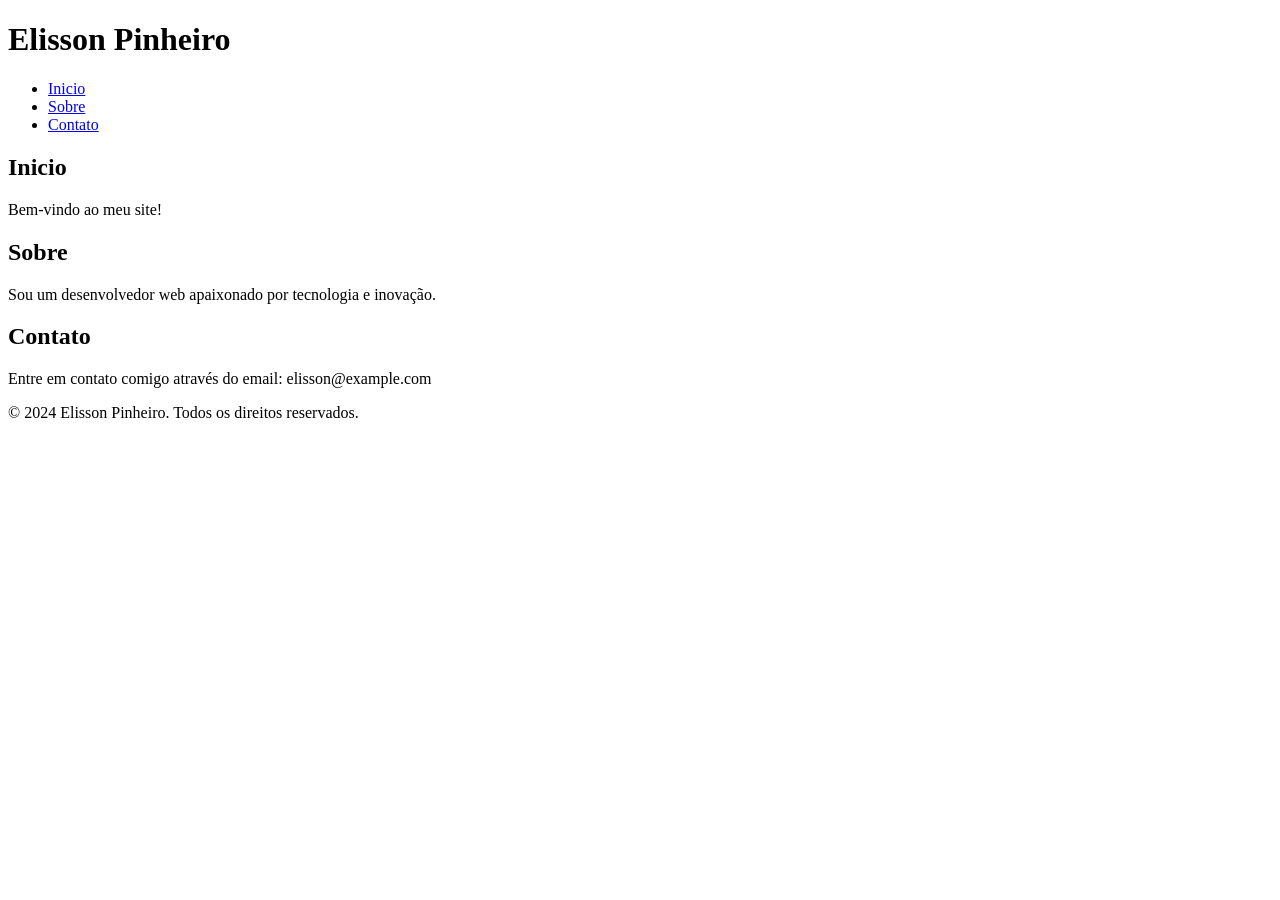
==== index.html @ 0d9e9289 "del: versão inicial" ====
<!DOCTYPE html>
<html lang="en">
<head>
    <meta charset="UTF-8">
    <meta name="viewport" content="width=device-width, initial-scale=1.0">
    <title>Document</title>
</head>
<body>
    <header>
        <h1>Elisson Pinheiro</h1>
        <nav>
            <ul>
                <li><a href="https://kr8.com.br">Inicio</a></li>
                <li><a href="#about">Sobre</a></li>
                <li><a href="#contact">Contato</a></li>
            </ul>
        </nav>
    </header>
    <main>
        <section id="home">
            <h2>Inicio</h2>
            <p>Bem-vindo ao meu site!</p>
        </section>
        <section id="about">
            <h2>Sobre</h2>
            <p>Sou um desenvolvedor web apaixonado por tecnologia e inovação.</p>
        </section>
        <section id="contact">
            <h2>Contato</h2>
            <p>Entre em contato comigo através do email: elisson@example.com</p>
        </section>
    </main>
    <footer>
        <p>&copy; 2024 Elisson Pinheiro. Todos os direitos reservados.</p>
</footer>
</body>
</html>
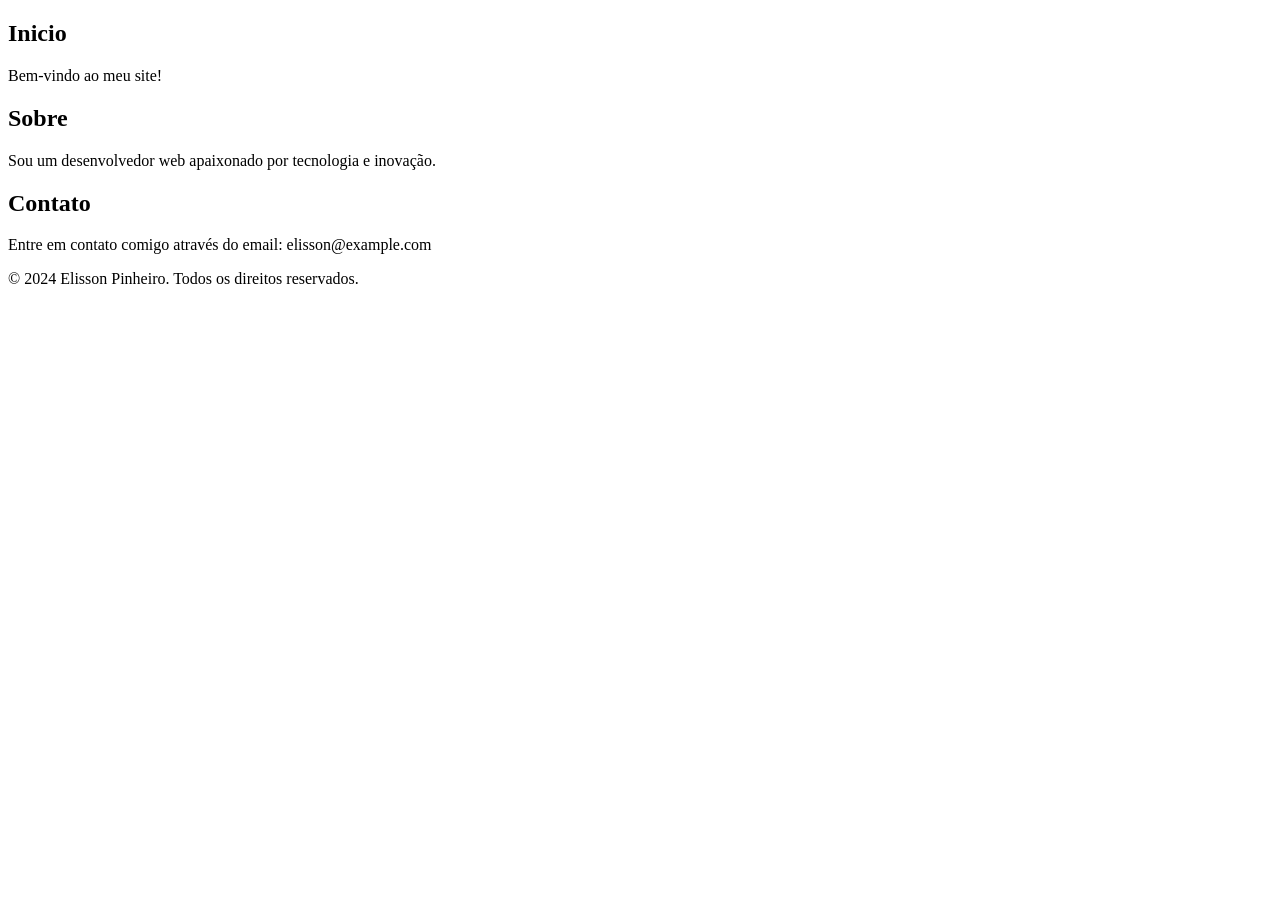
==== commit d3b40535: "teste 2" ====
--- a/index.html
+++ b/index.html
@@ -7,14 +7,6 @@
 </head>
 <body>
     <header>
-        <h1>Elisson Pinheiro</h1>
-        <nav>
-            <ul>
-                <li><a href="https://kr8.com.br">Inicio</a></li>
-                <li><a href="#about">Sobre</a></li>
-                <li><a href="#contact">Contato</a></li>
-            </ul>
-        </nav>
     </header>
     <main>
         <section id="home">
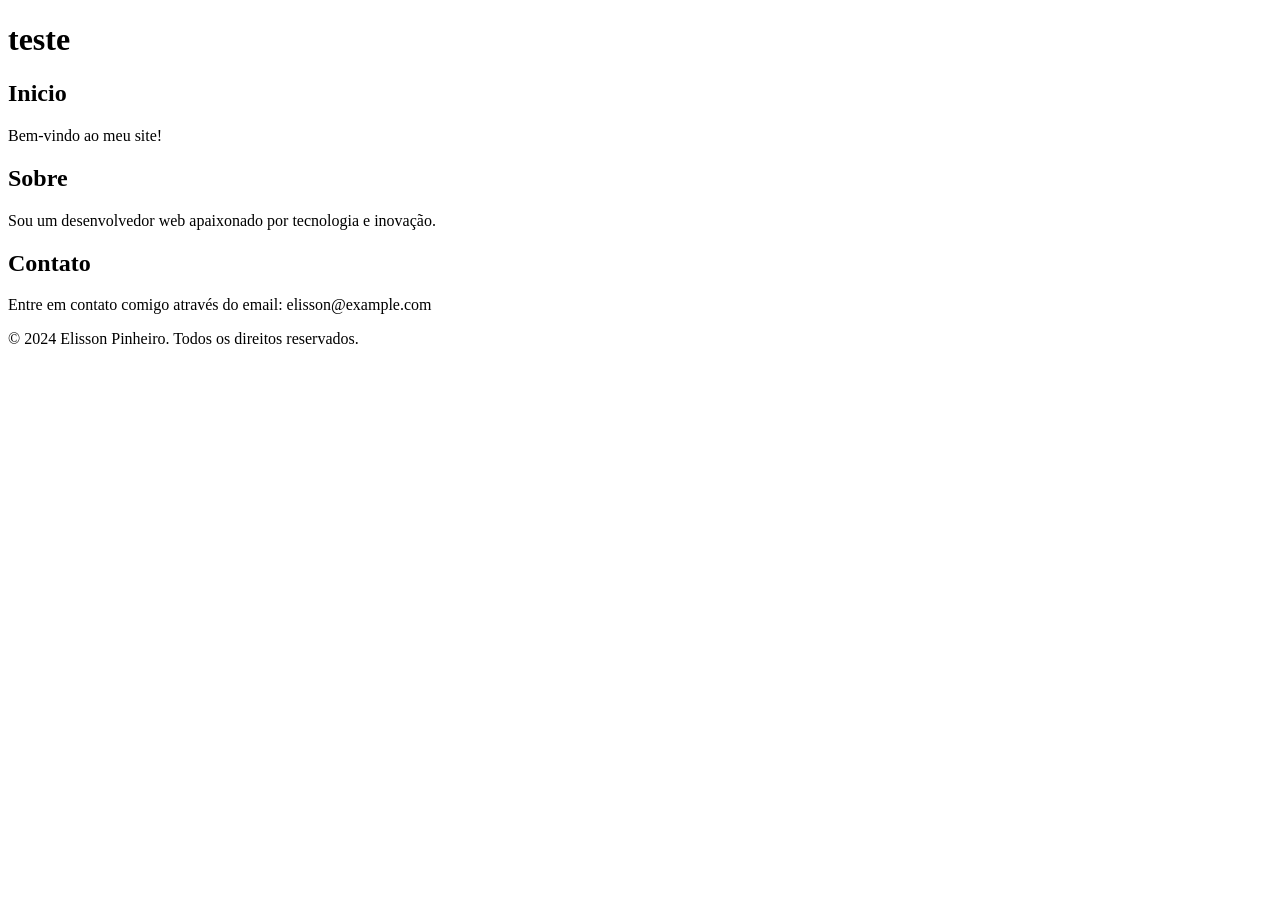
==== commit a26bbe92: "alteração" ====
--- a/index.html
+++ b/index.html
@@ -7,6 +7,7 @@
 </head>
 <body>
     <header>
+        <h1>teste</h1>
     </header>
     <main>
         <section id="home">
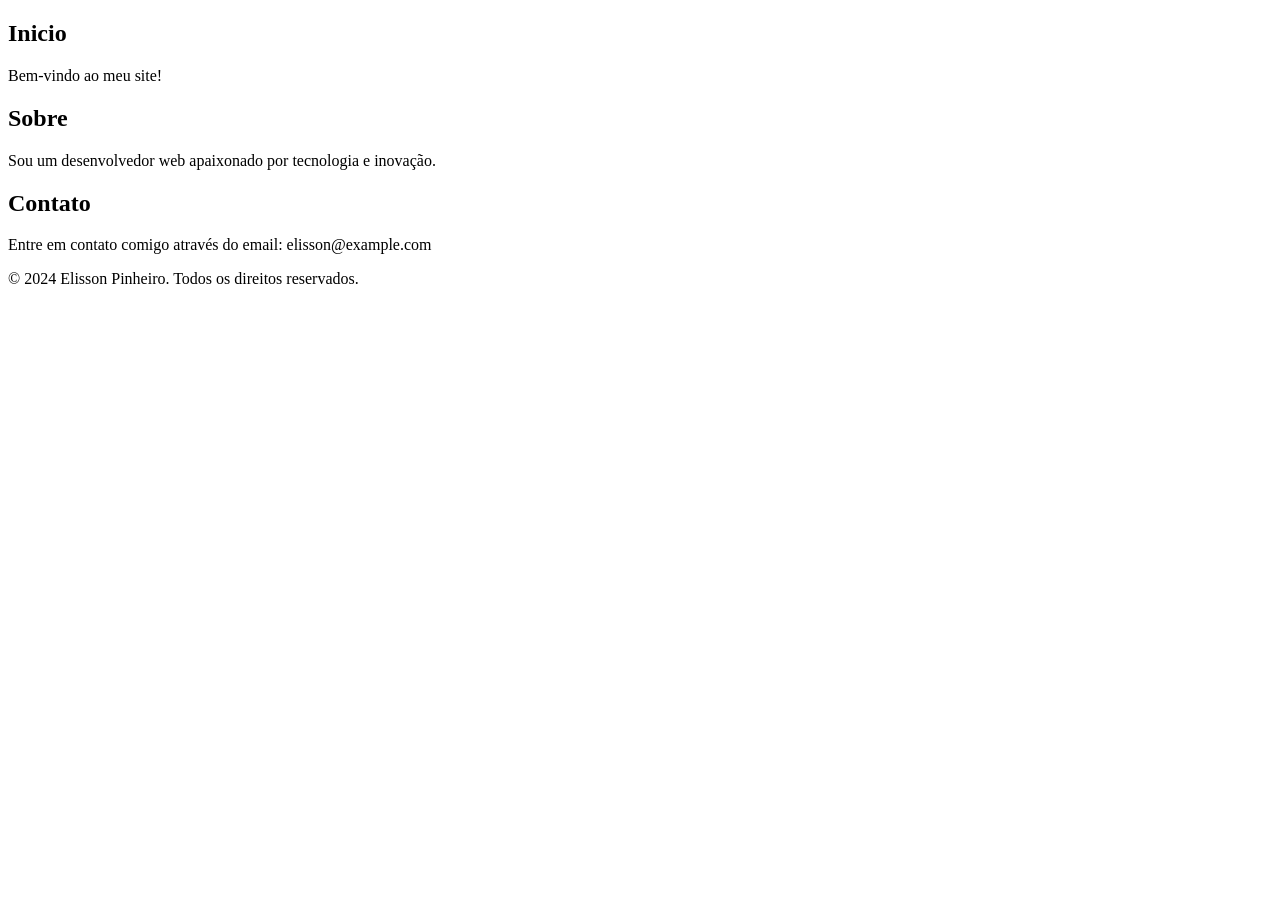
==== commit b6b3b962: "alteração 2" ====
--- a/index.html
+++ b/index.html
@@ -7,7 +7,7 @@
 </head>
 <body>
     <header>
-        <h1>teste</h1>
+
     </header>
     <main>
         <section id="home">
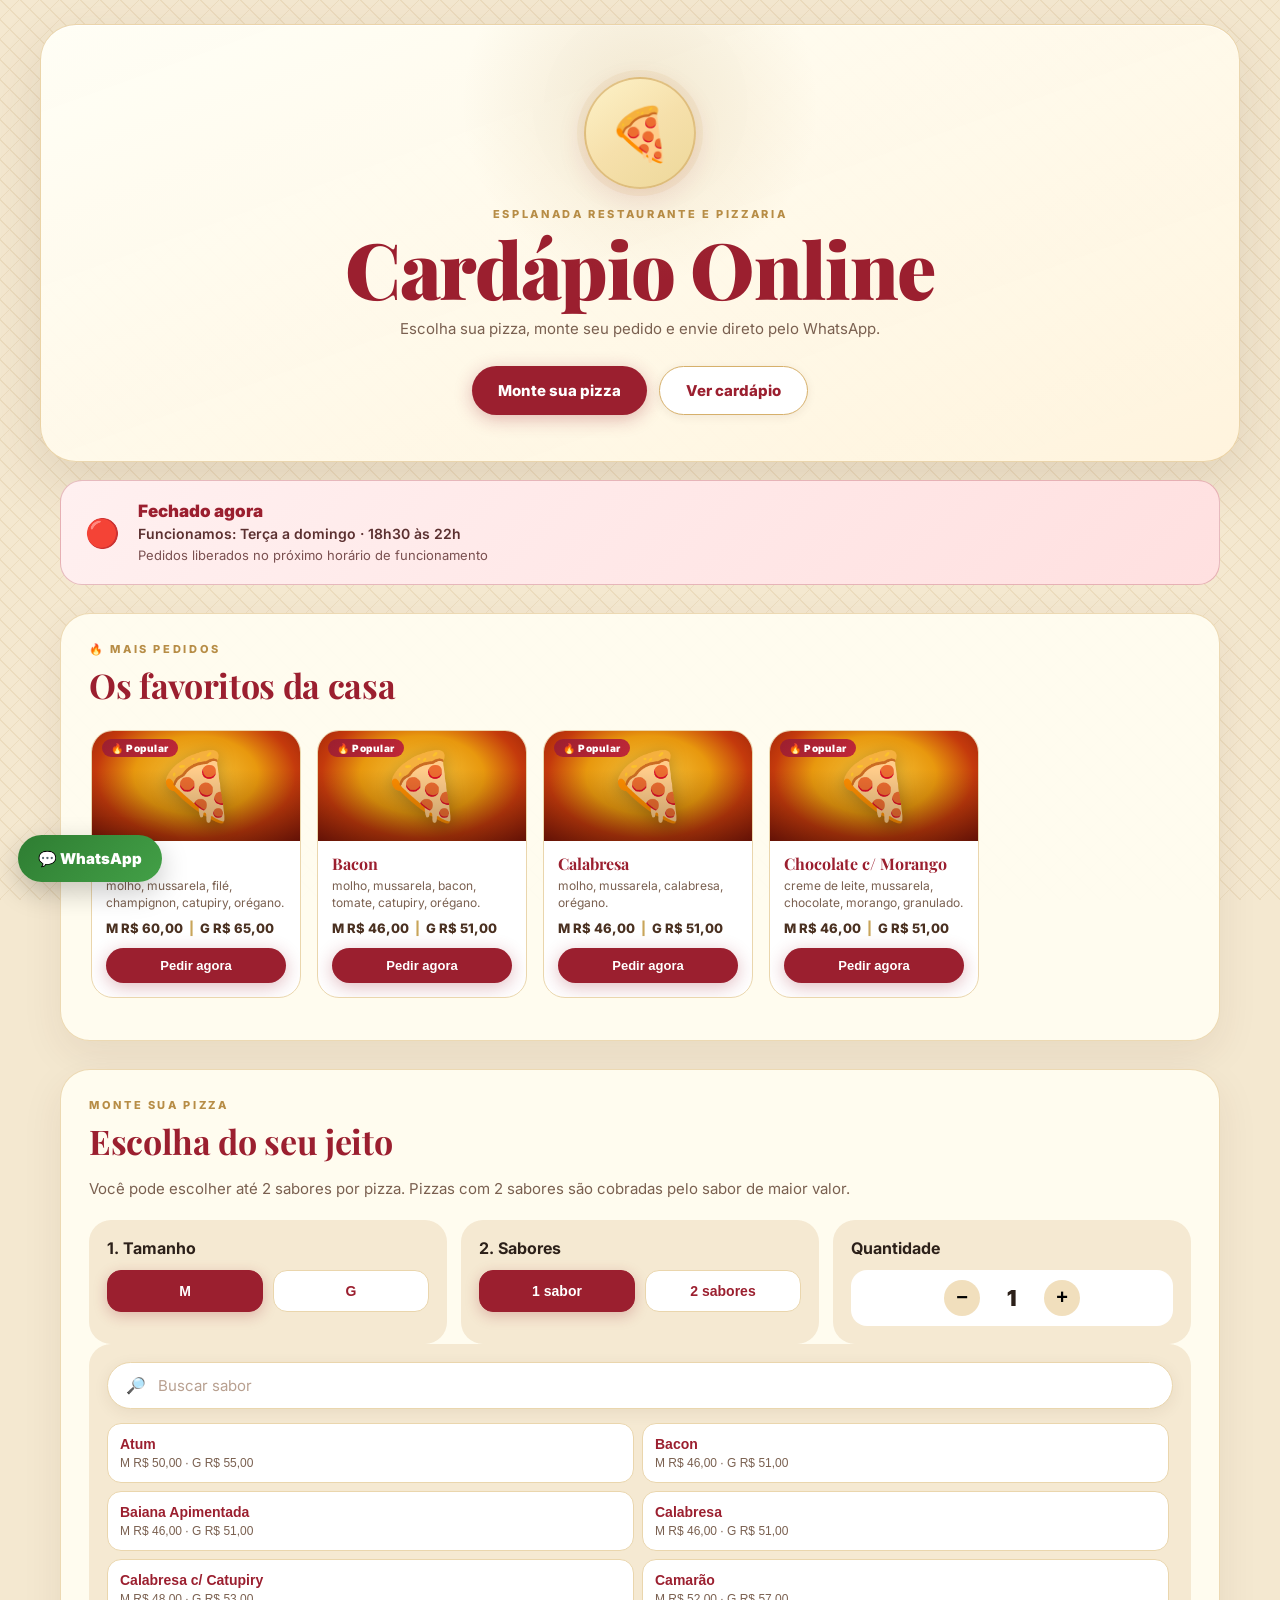
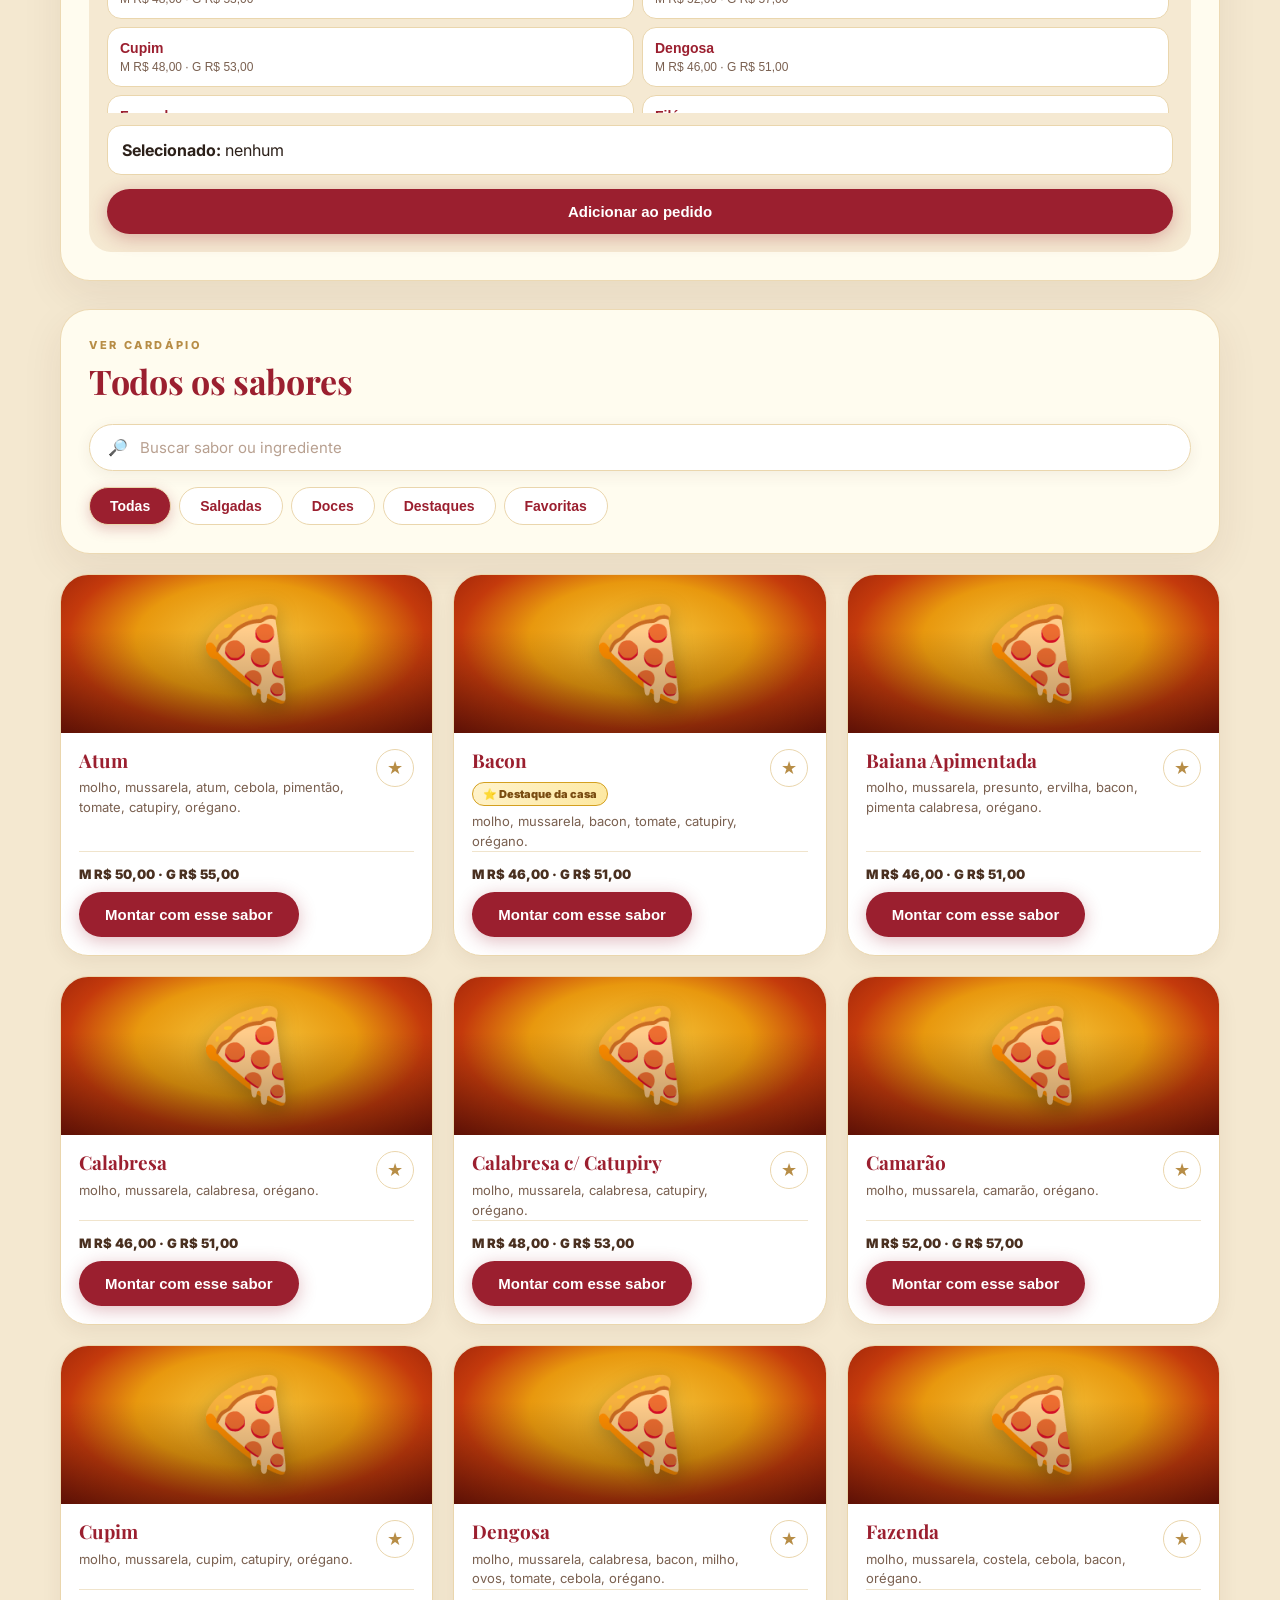
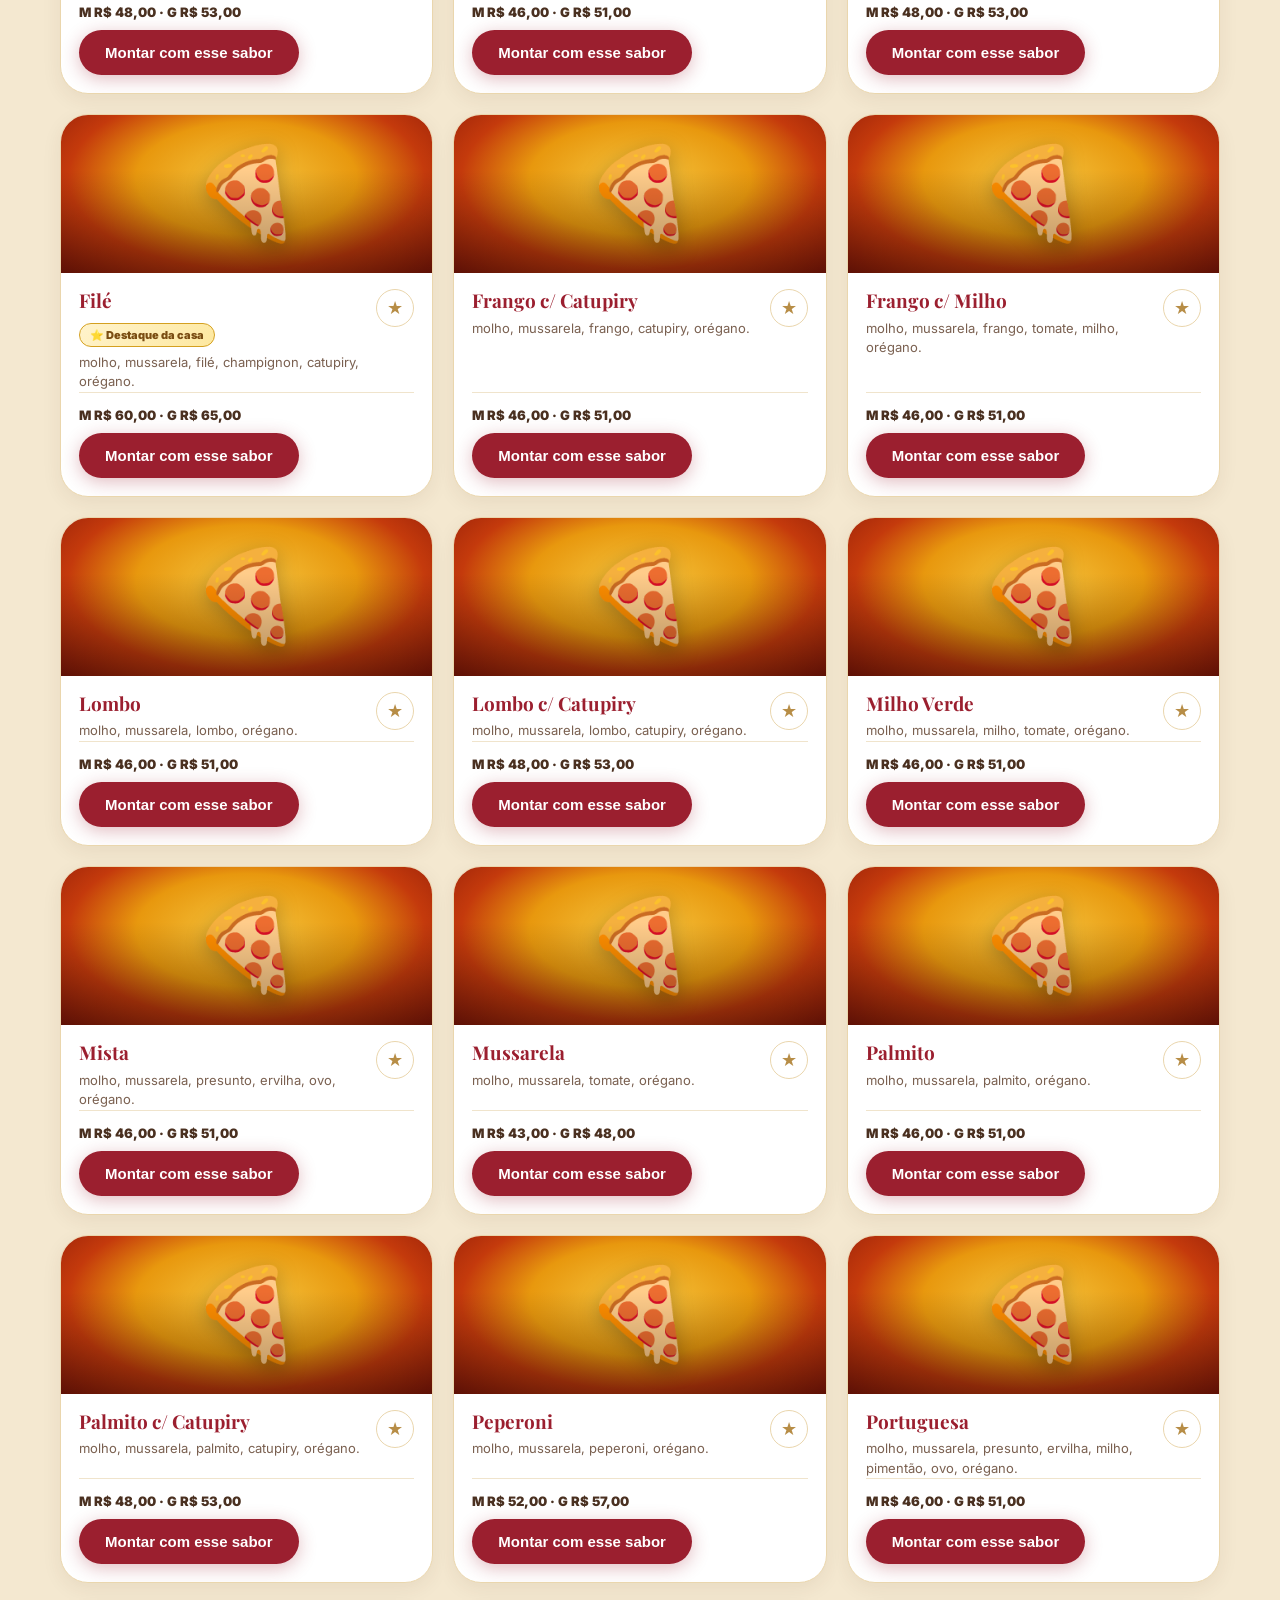
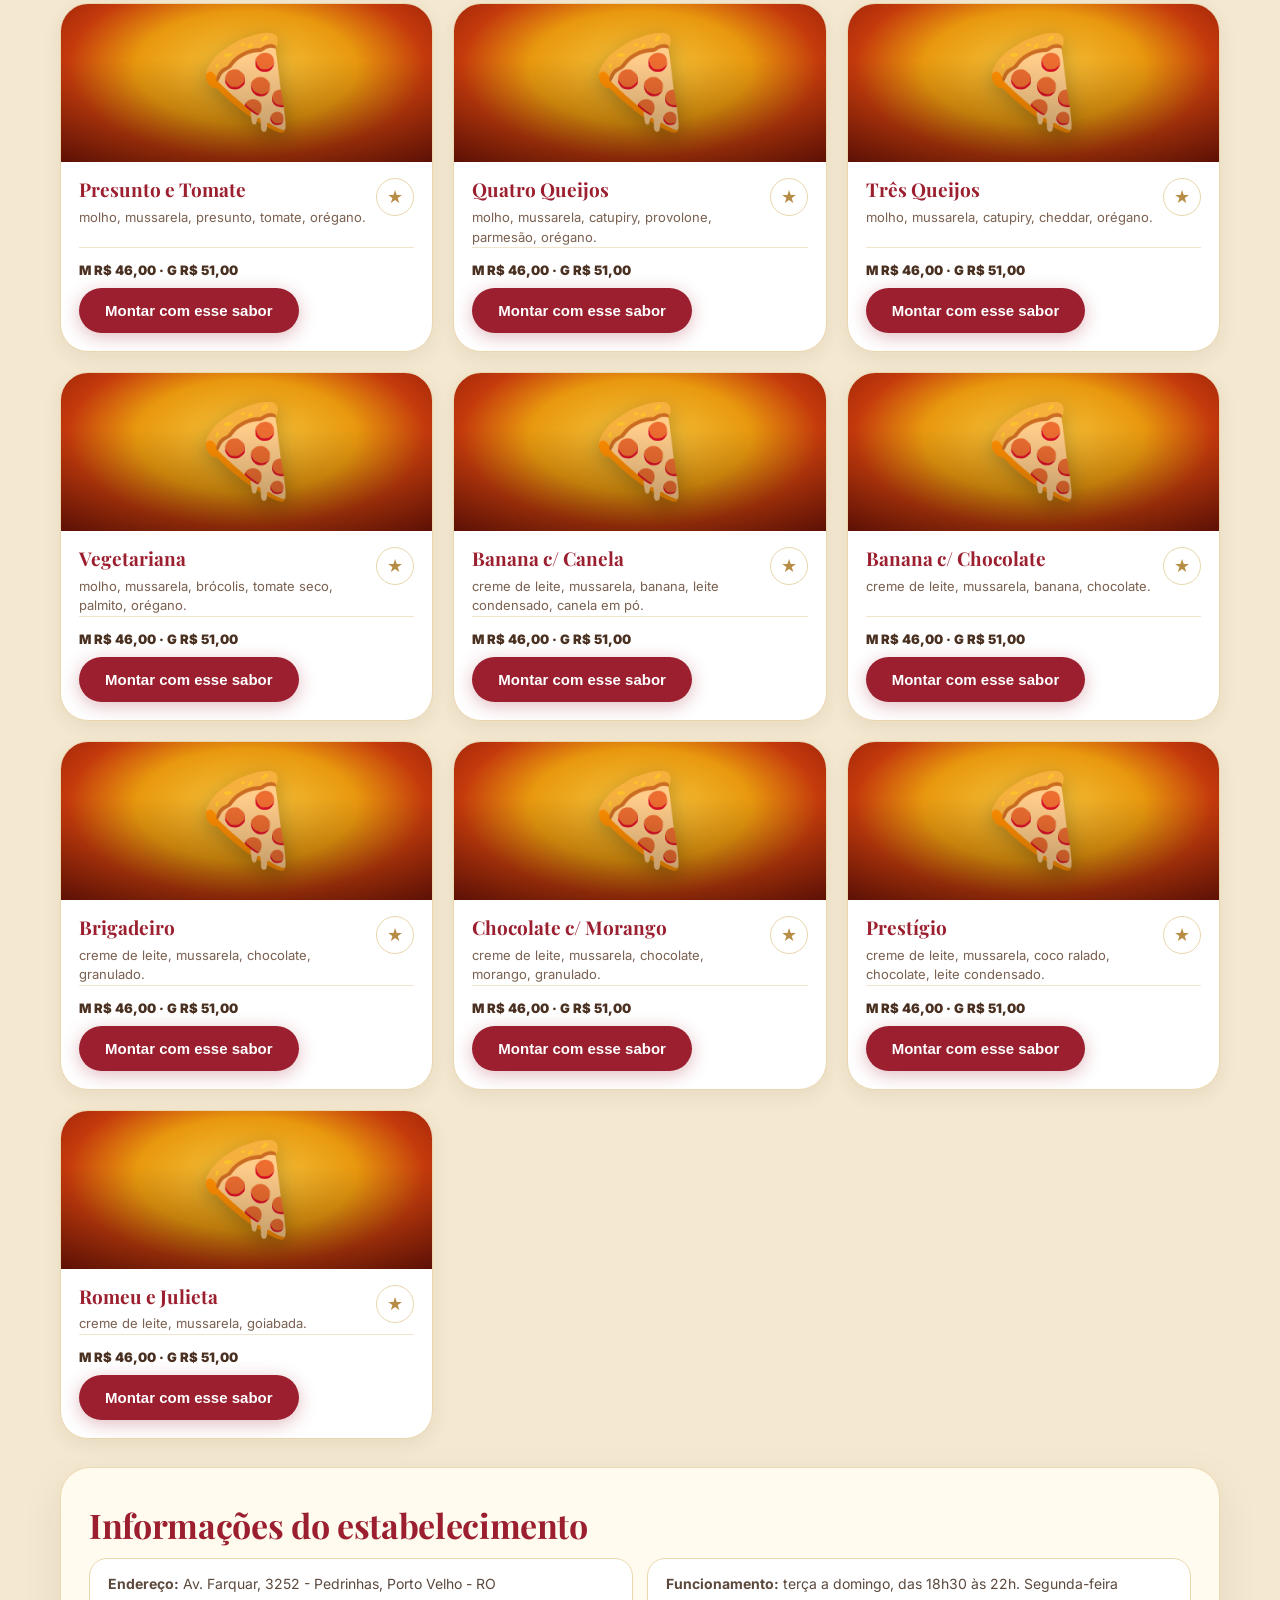
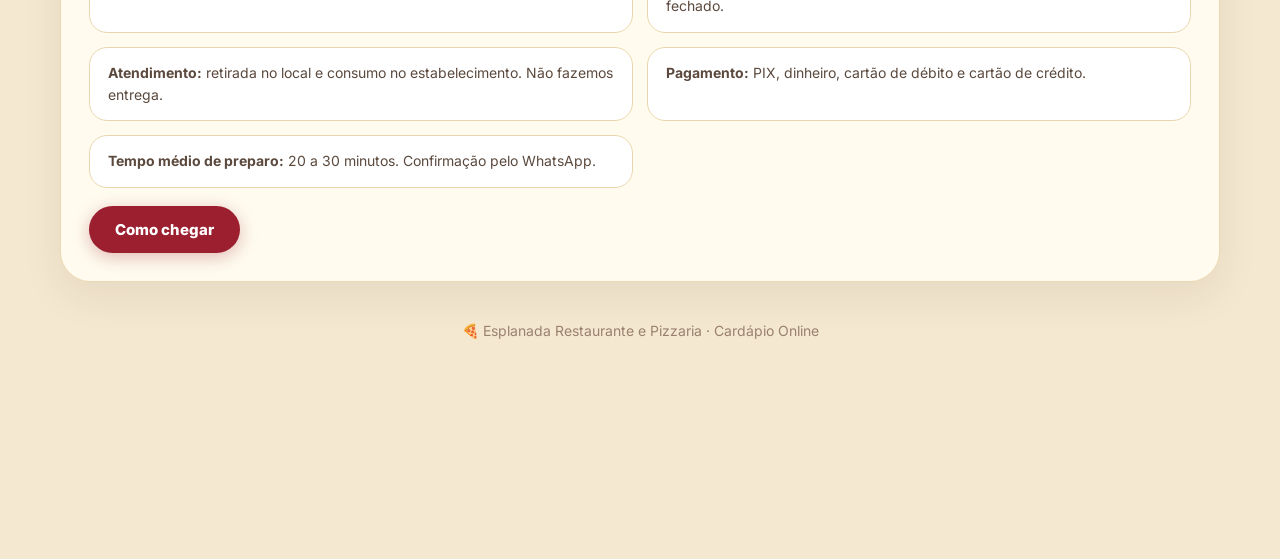
==== commit 4e98ca73: "Melhorias estruturais: favicon, meta tags e assets placeholder" ====
--- a/index.html
+++ b/index.html
@@ -1,30 +1,269 @@
-<!DOCTYPE html>
-<html lang="en">
+<!doctype html>
+<html lang="pt-BR">
 <head>
-    <meta charset="UTF-8">
-    <meta name="viewport" content="width=device-width, initial-scale=1.0">
-    <title>Document</title>
+  <meta charset="UTF-8" />
+  <meta name="viewport" content="width=device-width, initial-scale=1.0" />
+  <meta name="description" content="Sistema de cardápio online responsivo com montagem personalizada de pizzas e integração WhatsApp para Esplanada Restaurante e Pizzaria" />
+  <meta name="theme-color" content="#9b1f2f" />
+  <title>Cardápio Online | Esplanada Restaurante e Pizzaria</title>
+  <link rel="icon" href="./assets/logo.png" />
+  <link rel="preconnect" href="https://fonts.googleapis.com" />
+  <link rel="preconnect" href="https://fonts.gstatic.com" crossorigin />
+  <link href="https://fonts.googleapis.com/css2?family=Playfair+Display:wght@700;800;900&family=Inter:wght@400;500;600;700;800;900&display=swap" rel="stylesheet" />
+  <link rel="stylesheet" href="style.css" />
 </head>
 <body>
-    <header>
-
-    </header>
-    <main>
-        <section id="home">
-            <h2>Inicio</h2>
-            <p>Bem-vindo ao meu site!</p>
-        </section>
-        <section id="about">
-            <h2>Sobre</h2>
-            <p>Sou um desenvolvedor web apaixonado por tecnologia e inovação.</p>
-        </section>
-        <section id="contact">
-            <h2>Contato</h2>
-            <p>Entre em contato comigo através do email: elisson@example.com</p>
-        </section>
-    </main>
-    <footer>
-        <p>&copy; 2024 Elisson Pinheiro. Todos os direitos reservados.</p>
-</footer>
+  <div class="bg-pattern"></div>
+
+  <header id="topo" class="hero">
+    <div class="logo" id="logoArea">🍕</div>
+    <p class="brand-subtitle">Esplanada Restaurante e Pizzaria</p>
+    <h1>Cardápio Online</h1>
+    <p class="hero-support">Escolha sua pizza, monte seu pedido e envie direto pelo WhatsApp.</p>
+    <div class="hero-actions">
+      <a href="#monte" class="btn primary">Monte sua pizza</a>
+      <a href="#cardapio" class="btn secondary">Ver cardápio</a>
+      <button id="repeatBtn" class="btn repeat-btn hidden" type="button">🔁 Repetir último pedido</button>
+    </div>
+  </header>
+
+  <main class="container">
+
+    <div id="closedNotice" class="closed-notice hidden">
+      <div class="closed-inner">
+        <div class="closed-icon">🔴</div>
+        <div class="closed-text">
+          <strong>Fechado agora</strong>
+          <p>Funcionamos: Terça a domingo · 18h30 às 22h</p>
+          <span>Pedidos liberados no próximo horário de funcionamento</span>
+        </div>
+      </div>
+    </div>
+
+    <section id="popular" class="panel popular-section">
+      <p class="eyebrow">🔥 Mais pedidos</p>
+      <h2>Os favoritos da casa</h2>
+      <div id="popularList" class="popular-scroll"></div>
+    </section>
+
+    <section id="monte" class="panel">
+      <p class="eyebrow">Monte sua pizza</p>
+      <h2>Escolha do seu jeito</h2>
+      <p class="muted">Você pode escolher até 2 sabores por pizza. Pizzas com 2 sabores são cobradas pelo sabor de maior valor.</p>
+
+      <div class="builder-grid">
+        <div class="box">
+          <strong>1. Tamanho</strong>
+          <div class="two-buttons">
+            <button class="choice active" data-builder-size="M">M</button>
+            <button class="choice" data-builder-size="G">G</button>
+          </div>
+        </div>
+        <div class="box">
+          <strong>2. Sabores</strong>
+          <div class="two-buttons">
+            <button class="choice active" data-flavor-count="1">1 sabor</button>
+            <button class="choice" data-flavor-count="2">2 sabores</button>
+          </div>
+        </div>
+        <div class="box">
+          <strong>Quantidade</strong>
+          <div class="qty-control">
+            <button id="builderMinus" type="button">−</button>
+            <span id="builderQty">1</span>
+            <button id="builderPlus" type="button">+</button>
+          </div>
+        </div>
+      </div>
+
+      <div class="builder-list-wrap">
+        <div class="searchbar">
+          <span>🔎</span>
+          <input id="builderSearch" placeholder="Buscar sabor" />
+        </div>
+        <div id="builderList" class="simple-list"></div>
+        <div class="selected-box">
+          <strong>Selecionado:</strong> <span id="builderSelected">nenhum</span>
+        </div>
+        <button id="addBuilderPizza" class="btn primary full" type="button">Adicionar ao pedido</button>
+      </div>
+    </section>
+
+    <section id="cardapio" class="menu-section">
+      <div class="panel menu-head">
+        <div>
+          <p class="eyebrow">Ver cardápio</p>
+          <h2>Todos os sabores</h2>
+        </div>
+        <div class="searchbar desktop-search">
+          <span>🔎</span>
+          <input id="searchInput" placeholder="Buscar sabor ou ingrediente" />
+        </div>
+        <div class="filters">
+          <button class="filter active" data-filter="todas" type="button">Todas</button>
+          <button class="filter" data-filter="salgadas" type="button">Salgadas</button>
+          <button class="filter" data-filter="doces" type="button">Doces</button>
+          <button class="filter" data-filter="destaques" type="button">Destaques</button>
+          <button class="filter" data-filter="favoritas" type="button">Favoritas</button>
+        </div>
+      </div>
+      <div id="pizzaGrid" class="pizza-grid"></div>
+    </section>
+
+    <section class="panel info">
+      <h2>Informações do estabelecimento</h2>
+      <div class="info-grid">
+        <p><strong>Endereço:</strong> Av. Farquar, 3252 - Pedrinhas, Porto Velho - RO</p>
+        <p><strong>Funcionamento:</strong> terça a domingo, das 18h30 às 22h. Segunda-feira fechado.</p>
+        <p><strong>Atendimento:</strong> retirada no local e consumo no estabelecimento. Não fazemos entrega.</p>
+        <p><strong>Pagamento:</strong> PIX, dinheiro, cartão de débito e cartão de crédito.</p>
+        <p><strong>Tempo médio de preparo:</strong> 20 a 30 minutos. Confirmação pelo WhatsApp.</p>
+      </div>
+      <a class="btn primary" target="_blank" href="https://www.google.com/maps/search/?api=1&query=Av.%20Farquar%2C%203252%20-%20Pedrinhas%2C%20Porto%20Velho%20-%20RO">Como chegar</a>
+    </section>
+
+    <footer>🍕 Esplanada Restaurante e Pizzaria · Cardápio Online</footer>
+  </main>
+
+  <!-- Botões fixos -->
+  <a id="fixedWhats" class="fixed-whats" target="_blank">💬 WhatsApp</a>
+  <button id="backTop" class="back-top hidden" type="button">↑</button>
+  <button id="cartButton" class="cart-button hidden" type="button">
+    <span class="cart-top-line">🛒 0 itens · R$0,00</span>
+    <span class="cart-bottom-line">Finalizar pedido</span>
+  </button>
+
+  <!-- Mini carrinho -->
+  <div id="miniCart" class="mini-cart hidden">
+    <div class="mini-cart-head"><strong>🛒 Seu pedido</strong></div>
+    <div id="miniCartItems" class="mini-cart-items"></div>
+    <div id="miniCartSubtotal" class="mini-cart-subtotal"></div>
+  </div>
+
+  <!-- Modal pizza -->
+  <div id="pizzaModal" class="modal hidden">
+    <div class="modal-card">
+      <button class="close" id="closePizzaModal" type="button">×</button>
+      <div id="pizzaModalContent"></div>
+    </div>
+  </div>
+
+  <!-- Modal de resumo (4 etapas) -->
+  <div id="summaryModal" class="modal hidden">
+    <div class="modal-card large">
+      <button class="close" id="closeSummary" type="button">×</button>
+
+      <div class="order-steps">
+        <div class="step active" data-step="1">
+          <div class="step-num">1</div>
+          <span class="step-label">Pedido</span>
+        </div>
+        <div class="step-line"></div>
+        <div class="step" data-step="2">
+          <div class="step-num">2</div>
+          <span class="step-label">Dados</span>
+        </div>
+        <div class="step-line"></div>
+        <div class="step" data-step="3">
+          <div class="step-num">3</div>
+          <span class="step-label">Pagamento</span>
+        </div>
+        <div class="step-line"></div>
+        <div class="step" data-step="4">
+          <div class="step-num">4</div>
+          <span class="step-label">Confirmar</span>
+        </div>
+      </div>
+
+      <div id="warning" class="warning hidden"></div>
+
+      <!-- Etapa 1: itens do pedido -->
+      <div class="step-content" data-step-content="1">
+        <h2>Seu pedido</h2>
+        <div id="summaryItems"></div>
+        <div class="summary-footer">
+          <strong id="summaryTotal">Total: R$0,00</strong>
+          <div>
+            <button id="clearOrder" class="btn secondary" type="button">Limpar</button>
+            <button class="btn primary step-next" data-next="2" type="button">Próximo →</button>
+          </div>
+        </div>
+      </div>
+
+      <!-- Etapa 2: dados do cliente -->
+      <div class="step-content hidden" data-step-content="2">
+        <h2>Seus dados</h2>
+        <div class="form-grid">
+          <input id="customerName" placeholder="Seu nome completo" />
+          <select id="serviceType">
+            <option value="">Tipo de atendimento</option>
+            <option>Retirada no local</option>
+            <option>Consumo no estabelecimento</option>
+          </select>
+        </div>
+        <div class="step-nav">
+          <button class="btn secondary step-back" data-back="1" type="button">← Voltar</button>
+          <button class="btn primary step-next" data-next="3" type="button">Próximo →</button>
+        </div>
+      </div>
+
+      <!-- Etapa 3: pagamento -->
+      <div class="step-content hidden" data-step-content="3">
+        <h2>Pagamento</h2>
+        <div class="step-form">
+          <select id="payment">
+            <option value="">Forma de pagamento</option>
+            <option>PIX</option>
+            <option>Dinheiro</option>
+            <option>Cartão de débito</option>
+            <option>Cartão de crédito</option>
+          </select>
+          <div id="changeBox" class="change-box hidden">
+            <strong>Precisa de troco?</strong>
+            <div style="margin-top:10px">
+              <button type="button" class="small-choice active" data-change="nao">Não</button>
+              <button type="button" class="small-choice" data-change="sim">Sim</button>
+            </div>
+            <input id="changeFor" class="hidden" placeholder="Troco para R$100,00" style="margin-top:10px" />
+          </div>
+        </div>
+        <div class="step-nav">
+          <button class="btn secondary step-back" data-back="2" type="button">← Voltar</button>
+          <button class="btn primary step-next" data-next="4" type="button">Próximo →</button>
+        </div>
+      </div>
+
+      <!-- Etapa 4: confirmar -->
+      <div class="step-content hidden" data-step-content="4">
+        <h2>Confirmar pedido</h2>
+        <textarea id="notes" placeholder="Observação geral do pedido (opcional)"></textarea>
+        <div class="delivery-alert">
+          <strong>Atenção:</strong> não fazemos entrega. Atendimento somente para retirada no local ou consumo no estabelecimento.
+          <label>
+            <input id="aware" type="checkbox" />
+            Estou ciente que o atendimento é somente para retirada no local ou consumo no estabelecimento.
+          </label>
+        </div>
+        <div class="step-nav">
+          <button class="btn secondary step-back" data-back="3" type="button">← Voltar</button>
+          <button id="confirmOrder" class="btn primary" type="button">Confirmar via WhatsApp →</button>
+        </div>
+      </div>
+
+    </div>
+  </div>
+
+  <!-- Modal de confirmação -->
+  <div id="confirmModal" class="modal hidden">
+    <div class="confirm-card">
+      <h3 id="confirmText">Confirmar ação?</h3>
+      <div class="two-buttons">
+        <button id="confirmNo" class="btn secondary" type="button">Não</button>
+        <button id="confirmYes" class="btn primary" type="button">Sim</button>
+      </div>
+    </div>
+  </div>
+
+  <script src="script.js"></script>
 </body>
-</html>+</html>
--- a/style.css
+++ b/style.css
@@ -0,0 +1,1539 @@
+* {
+  box-sizing: border-box;
+}
+
+html {
+  scroll-behavior: smooth;
+}
+
+body {
+  margin: 0;
+  font-family: 'Inter', system-ui, Arial, sans-serif;
+  background: #f4e8d0;
+  color: #2c2019;
+}
+
+.bg-pattern {
+  position: fixed;
+  inset: 0;
+  pointer-events: none;
+  opacity: .12;
+  background-image:
+    repeating-linear-gradient(45deg, #b78d46 0, #b78d46 1px, transparent 0, transparent 50%),
+    repeating-linear-gradient(-45deg, #b78d46 0, #b78d46 1px, transparent 0, transparent 50%);
+  background-size: 20px 20px;
+}
+
+.container {
+  position: relative;
+  max-width: 1200px;
+  margin: 0 auto;
+  padding: 0 20px 180px;
+}
+
+/* ── Hero ──────────────────────────────────── */
+.hero {
+  position: relative;
+  max-width: 1200px;
+  margin: 24px auto 0;
+  padding: 52px 28px 46px;
+  border: 1.5px solid rgba(214,176,107,.5);
+  border-radius: 36px;
+  background: linear-gradient(160deg, rgba(255,254,246,.98) 0%, rgba(255,244,222,.96) 100%);
+  box-shadow: 0 20px 60px rgba(77,43,20,.13), inset 0 1px 0 rgba(255,255,255,.8);
+  text-align: center;
+  overflow: hidden;
+}
+
+.hero::before {
+  content: "";
+  position: absolute;
+  width: 360px;
+  height: 360px;
+  border-radius: 50%;
+  top: -100px;
+  left: 50%;
+  transform: translateX(-50%);
+  background: radial-gradient(circle, rgba(183,141,70,.18) 0%, transparent 70%);
+  pointer-events: none;
+}
+
+.logo {
+  position: relative;
+  width: 112px;
+  height: 112px;
+  margin: 0 auto 18px;
+  border-radius: 999px;
+  border: 2px solid rgba(214,176,107,.7);
+  background: linear-gradient(145deg, #fdf2c8, #f6e0ab, #edd89a);
+  display: flex;
+  align-items: center;
+  justify-content: center;
+  font-size: 52px;
+  box-shadow: 0 8px 28px rgba(155,31,47,.14), 0 0 0 7px rgba(214,176,107,.12);
+  transition: transform .3s ease;
+}
+
+.logo:hover {
+  transform: rotate(-5deg) scale(1.05);
+}
+
+.brand-subtitle,
+.eyebrow {
+  margin: 0;
+  text-transform: uppercase;
+  letter-spacing: .24em;
+  font-size: 11px;
+  font-weight: 800;
+  color: #b78d46;
+}
+
+.hero h1 {
+  margin: 8px 0 0;
+  font-family: 'Playfair Display', Georgia, serif;
+  font-size: clamp(42px, 8vw, 78px);
+  line-height: 1;
+  font-weight: 900;
+  color: #9b1f2f;
+  letter-spacing: -0.02em;
+}
+
+.hero-support,
+.muted {
+  color: #7a6050;
+  font-size: 15px;
+}
+
+.hero-support {
+  margin: 12px 0 0;
+}
+
+.hero-actions {
+  display: flex;
+  justify-content: center;
+  gap: 12px;
+  flex-wrap: wrap;
+  margin-top: 28px;
+}
+
+/* ── Botão Repetir ─────────────────────────── */
+.repeat-btn {
+  background: linear-gradient(135deg, #fff3cc, #fde8a0) !important;
+  color: #7a4d12 !important;
+  border: 1.5px solid #d4a020 !important;
+  box-shadow: 0 2px 10px rgba(183,141,70,.2) !important;
+  font-size: 14px !important;
+}
+
+.repeat-btn:hover {
+  background: linear-gradient(135deg, #fde8a0, #f8d060) !important;
+  box-shadow: 0 6px 22px rgba(183,141,70,.3) !important;
+}
+
+/* ── Buttons ───────────────────────────────── */
+.btn {
+  border: 0;
+  border-radius: 999px;
+  padding: 14px 26px;
+  font-weight: 800;
+  font-size: 15px;
+  text-decoration: none;
+  display: inline-flex;
+  align-items: center;
+  justify-content: center;
+  cursor: pointer;
+  transition: transform .15s ease, box-shadow .15s ease, background .15s ease;
+}
+
+.btn:hover {
+  transform: translateY(-2px);
+}
+
+.btn:active {
+  transform: translateY(0) scale(.97);
+}
+
+.primary {
+  background: #9b1f2f;
+  color: #fff;
+  box-shadow: 0 4px 18px rgba(155,31,47,.3);
+}
+
+.primary:hover {
+  background: #b02235;
+  box-shadow: 0 8px 30px rgba(155,31,47,.38);
+}
+
+.secondary {
+  background: #fff;
+  color: #9b1f2f;
+  border: 1.5px solid #d6b06b;
+  box-shadow: 0 2px 10px rgba(77,43,20,.08);
+}
+
+.secondary:hover {
+  background: #fff9f0;
+  box-shadow: 0 6px 22px rgba(77,43,20,.13);
+}
+
+.full {
+  width: 100%;
+  margin-top: 14px;
+}
+
+/* ── Panel ─────────────────────────────────── */
+.panel {
+  margin-top: 28px;
+  border-radius: 30px;
+  border: 1.5px solid rgba(214,176,107,.45);
+  background: rgba(255,253,242,.93);
+  padding: 28px;
+  box-shadow: 0 14px 42px rgba(77,43,20,.08);
+}
+
+.panel h2 {
+  margin: 6px 0 4px;
+  font-family: 'Playfair Display', Georgia, serif;
+  color: #9b1f2f;
+  font-size: 34px;
+  letter-spacing: -0.01em;
+}
+
+/* ── Aviso fechado ─────────────────────────── */
+.closed-notice {
+  margin: 18px 0 0;
+  border-radius: 22px;
+  background: linear-gradient(135deg, #fff0f0, #ffe0e0);
+  border: 1.5px solid rgba(155,31,47,.25);
+  overflow: hidden;
+}
+
+.closed-inner {
+  display: flex;
+  align-items: center;
+  gap: 18px;
+  padding: 20px 24px;
+}
+
+.closed-icon {
+  font-size: 28px;
+  flex-shrink: 0;
+  animation: pulse 2s ease-in-out infinite;
+}
+
+@keyframes pulse {
+  0%, 100% { opacity: 1; }
+  50% { opacity: .5; }
+}
+
+.closed-text strong {
+  display: block;
+  font-size: 17px;
+  font-weight: 900;
+  color: #9b1f2f;
+}
+
+.closed-text p {
+  margin: 4px 0 2px;
+  font-size: 14px;
+  font-weight: 600;
+  color: #5b3030;
+}
+
+.closed-text span {
+  font-size: 13px;
+  color: #7a5050;
+}
+
+.hidden {
+  display: none !important;
+}
+
+/* ── Seção "Mais pedidos" ──────────────────── */
+.popular-section {
+  overflow: hidden;
+}
+
+.popular-section h2 {
+  margin-bottom: 18px;
+}
+
+.popular-scroll {
+  display: flex;
+  gap: 16px;
+  overflow-x: auto;
+  padding: 4px 2px 14px;
+  scroll-snap-type: x mandatory;
+  -webkit-overflow-scrolling: touch;
+}
+
+.popular-scroll::-webkit-scrollbar {
+  height: 4px;
+}
+
+.popular-scroll::-webkit-scrollbar-thumb {
+  background: #d6b06b;
+  border-radius: 99px;
+}
+
+.popular-card {
+  min-width: 210px;
+  max-width: 210px;
+  scroll-snap-align: start;
+  flex-shrink: 0;
+  background: #fff;
+  border: 1.5px solid #ead6ad;
+  border-radius: 22px;
+  overflow: hidden;
+  cursor: pointer;
+  transition: transform .22s ease, box-shadow .22s ease, border-color .22s ease;
+  display: flex;
+  flex-direction: column;
+}
+
+.popular-card:hover {
+  transform: translateY(-4px);
+  box-shadow: 0 16px 40px rgba(77,43,20,.15);
+  border-color: #c9a55a;
+}
+
+.popular-img {
+  height: 110px;
+  position: relative;
+  overflow: hidden;
+  background: radial-gradient(ellipse at 50% 40%, #f5c540 0%, #e8980e 42%, #c43a0c 68%, #8a1808 100%);
+  flex-shrink: 0;
+}
+
+.popular-img::before {
+  content: "🍕";
+  position: absolute;
+  font-size: 66px;
+  left: 50%;
+  top: 50%;
+  transform: translate(-50%, -52%);
+  filter: drop-shadow(0 4px 8px rgba(0,0,0,.25));
+  line-height: 1;
+}
+
+.popular-img::after {
+  content: "";
+  position: absolute;
+  inset: 0;
+  background: linear-gradient(to bottom, transparent 35%, rgba(0,0,0,.28) 100%);
+}
+
+.popular-badge {
+  position: absolute;
+  top: 8px;
+  left: 10px;
+  z-index: 2;
+  background: linear-gradient(135deg, #9b1f2f, #c02838);
+  color: #fff;
+  font-size: 10px;
+  font-weight: 900;
+  padding: 3px 9px;
+  border-radius: 999px;
+  letter-spacing: .05em;
+}
+
+.popular-info {
+  padding: 12px 14px 14px;
+  display: flex;
+  flex-direction: column;
+  flex: 1;
+}
+
+.popular-info strong {
+  font-family: 'Playfair Display', Georgia, serif;
+  font-size: 16px;
+  color: #9b1f2f;
+  display: block;
+  margin-bottom: 4px;
+}
+
+.popular-info .popular-ingr {
+  color: #7a6050;
+  font-size: 12px;
+  line-height: 1.4;
+  flex: 1;
+  display: -webkit-box;
+  -webkit-line-clamp: 2;
+  -webkit-box-orient: vertical;
+  overflow: hidden;
+}
+
+.popular-price {
+  display: flex;
+  gap: 6px;
+  align-items: center;
+  margin: 8px 0;
+  font-size: 13px;
+  font-weight: 800;
+  color: #4a3020;
+}
+
+.popular-price .sep {
+  color: #c9a55a;
+}
+
+.popular-card .btn {
+  font-size: 13px !important;
+  padding: 10px 16px !important;
+  margin-top: 4px;
+  width: 100%;
+}
+
+/* ── Builder ───────────────────────────────── */
+.builder-grid {
+  display: grid;
+  grid-template-columns: repeat(3, 1fr);
+  gap: 14px;
+  margin-top: 22px;
+}
+
+.box,
+.builder-list-wrap {
+  background: #f5e9d2;
+  border-radius: 22px;
+  padding: 18px;
+}
+
+.two-buttons {
+  display: grid;
+  grid-template-columns: repeat(2, 1fr);
+  gap: 10px;
+  margin-top: 12px;
+}
+
+.choice,
+.filter,
+.small-choice {
+  border: 1.5px solid #ead6ad;
+  border-radius: 14px;
+  background: #fff;
+  color: #9b1f2f;
+  padding: 12px;
+  font-weight: 800;
+  font-size: 14px;
+  cursor: pointer;
+  transition: background .15s ease, color .15s ease, transform .1s ease, border-color .15s ease, box-shadow .15s ease;
+}
+
+.choice:hover,
+.small-choice:hover {
+  border-color: #9b1f2f;
+  transform: translateY(-1px);
+}
+
+.choice.active,
+.filter.active,
+.small-choice.active {
+  background: #9b1f2f;
+  color: #fff;
+  border-color: #9b1f2f;
+  box-shadow: 0 4px 14px rgba(155,31,47,.25);
+}
+
+.qty-control {
+  display: flex;
+  align-items: center;
+  justify-content: center;
+  gap: 18px;
+  margin-top: 12px;
+  background: #fff;
+  border-radius: 16px;
+  padding: 10px;
+}
+
+.qty-control button,
+.item-controls button {
+  width: 36px;
+  height: 36px;
+  border: 0;
+  border-radius: 999px;
+  background: #f1dfbd;
+  font-size: 20px;
+  font-weight: 900;
+  cursor: pointer;
+  transition: background .15s ease, transform .1s ease;
+}
+
+.qty-control button:hover,
+.item-controls button:hover {
+  background: #e8cb98;
+  transform: scale(1.1);
+}
+
+.qty-control span {
+  font-size: 22px;
+  font-weight: 900;
+  min-width: 28px;
+  text-align: center;
+}
+
+/* ── Search bar ────────────────────────────── */
+.searchbar {
+  display: flex;
+  align-items: center;
+  gap: 10px;
+  background: #fff;
+  border-radius: 999px;
+  padding: 12px 18px;
+  border: 1.5px solid #ead6ad;
+  box-shadow: 0 4px 16px rgba(77,43,20,.07);
+  transition: border-color .2s ease, box-shadow .2s ease;
+}
+
+.searchbar:focus-within {
+  border-color: #b78d46;
+  box-shadow: 0 4px 22px rgba(183,141,70,.22);
+}
+
+.searchbar input {
+  border: 0;
+  outline: 0;
+  background: transparent;
+  width: 100%;
+  font-size: 15px;
+  color: #2c2019;
+  font-family: 'Inter', system-ui, sans-serif;
+}
+
+.searchbar input::placeholder {
+  color: #b8a090;
+}
+
+/* ── Builder list ──────────────────────────── */
+.simple-list {
+  display: grid;
+  grid-template-columns: repeat(2, 1fr);
+  gap: 8px;
+  max-height: 290px;
+  overflow: auto;
+  margin-top: 14px;
+  padding-right: 4px;
+}
+
+.simple-list::-webkit-scrollbar {
+  width: 4px;
+}
+
+.simple-list::-webkit-scrollbar-thumb {
+  background: #d6b06b;
+  border-radius: 99px;
+}
+
+.simple-item {
+  border: 1.5px solid #ead6ad;
+  background: #fff;
+  border-radius: 14px;
+  padding: 12px;
+  text-align: left;
+  cursor: pointer;
+  transition: border-color .15s ease, background .15s ease, transform .1s ease;
+}
+
+.simple-item:hover {
+  border-color: #c49d55;
+  transform: translateY(-1px);
+}
+
+.simple-item.selected {
+  border-color: #9b1f2f;
+  background: #fbeadf;
+}
+
+.simple-item strong {
+  color: #9b1f2f;
+  font-size: 14px;
+}
+
+.simple-item span {
+  display: block;
+  color: #7a6050;
+  font-size: 12px;
+  margin-top: 4px;
+}
+
+.selected-box {
+  margin-top: 12px;
+  background: #fff;
+  border-radius: 14px;
+  padding: 14px;
+  border: 1.5px solid #ead6ad;
+}
+
+/* ── Menu head ─────────────────────────────── */
+.menu-head {
+  display: grid;
+  gap: 16px;
+}
+
+.filters {
+  display: flex;
+  gap: 8px;
+  flex-wrap: wrap;
+}
+
+.filter {
+  border-radius: 999px !important;
+  padding: 10px 20px !important;
+  font-size: 14px !important;
+  border: 1.5px solid #ead6ad !important;
+}
+
+.filter:hover {
+  border-color: #9b1f2f !important;
+  transform: translateY(-1px);
+}
+
+/* ── Pizza grid ────────────────────────────── */
+.pizza-grid {
+  display: grid;
+  grid-template-columns: repeat(3, 1fr);
+  gap: 20px;
+  margin-top: 20px;
+}
+
+/* ── Pizza card ────────────────────────────── */
+.pizza-card {
+  background: #fff;
+  border: 1.5px solid #ead6ad;
+  border-radius: 28px;
+  overflow: hidden;
+  box-shadow: 0 6px 20px rgba(77,43,20,.07);
+  transition: transform .22s ease, box-shadow .22s ease, border-color .22s ease;
+  display: flex;
+  flex-direction: column;
+}
+
+.pizza-card:hover {
+  transform: translateY(-5px);
+  box-shadow: 0 20px 50px rgba(77,43,20,.15);
+  border-color: #c9a55a;
+}
+
+.pizza-inner {
+  display: flex;
+  flex-direction: column;
+  flex: 1;
+}
+
+.pizza-img {
+  height: 158px;
+  width: 100%;
+  flex-shrink: 0;
+  position: relative;
+  overflow: hidden;
+  background: radial-gradient(ellipse at 50% 40%, #f5c540 0%, #e8980e 42%, #c43a0c 68%, #8a1808 100%);
+}
+
+.pizza-img::before {
+  content: "🍕";
+  position: absolute;
+  font-size: 90px;
+  left: 50%;
+  top: 50%;
+  transform: translate(-50%, -52%);
+  filter: drop-shadow(0 6px 10px rgba(0,0,0,.25));
+  line-height: 1;
+}
+
+.pizza-img::after {
+  content: "";
+  position: absolute;
+  inset: 0;
+  background: linear-gradient(to bottom, transparent 35%, rgba(0,0,0,.32) 100%);
+}
+
+.pizza-body {
+  padding: 16px 18px 18px;
+  display: flex;
+  flex: 1;
+  flex-direction: column;
+}
+
+.pizza-top {
+  display: flex;
+  justify-content: space-between;
+  gap: 10px;
+  align-items: flex-start;
+}
+
+.pizza-card h3 {
+  margin: 0 0 4px;
+  font-family: 'Playfair Display', Georgia, serif;
+  color: #9b1f2f;
+  font-size: 19px;
+  line-height: 1.25;
+}
+
+.pizza-card p {
+  margin: 6px 0 0;
+  color: #7a6050;
+  font-size: 13px;
+  line-height: 1.5;
+}
+
+.badge {
+  display: inline-flex;
+  align-items: center;
+  gap: 3px;
+  border-radius: 999px;
+  background: linear-gradient(135deg, #fff3cc, #fde8a0);
+  border: 1px solid #d4a020;
+  color: #7a4d12;
+  font-size: 11px;
+  font-weight: 900;
+  padding: 4px 10px;
+  margin-top: 6px;
+}
+
+.star {
+  border: 1.5px solid #ead6ad;
+  background: #fff;
+  color: #b78d46;
+  border-radius: 999px;
+  width: 38px;
+  height: 38px;
+  font-size: 18px;
+  cursor: pointer;
+  flex-shrink: 0;
+  display: flex;
+  align-items: center;
+  justify-content: center;
+  transition: background .15s ease, color .15s ease, transform .12s ease, border-color .15s ease;
+}
+
+.star:hover {
+  transform: scale(1.18);
+  border-color: #b78d46;
+}
+
+.star.active {
+  background: linear-gradient(135deg, #d4a020, #b78d46);
+  color: #fff;
+  border-color: transparent;
+  box-shadow: 0 3px 12px rgba(183,141,70,.35);
+}
+
+.pizza-actions {
+  margin-top: auto;
+  padding-top: 14px;
+  border-top: 1px solid #f0e4cc;
+  display: flex;
+  align-items: center;
+  justify-content: space-between;
+  gap: 10px;
+  flex-wrap: wrap;
+}
+
+.price {
+  font-weight: 900;
+  font-size: 13px;
+  color: #4a3020;
+}
+
+/* ── Info section ──────────────────────────── */
+.info-grid {
+  display: grid;
+  grid-template-columns: repeat(2, 1fr);
+  gap: 14px;
+  margin-top: 10px;
+}
+
+.info-grid p {
+  background: #fff;
+  border-radius: 18px;
+  padding: 14px 18px;
+  margin: 0;
+  color: #5b493d;
+  border: 1.5px solid #ead6ad;
+  font-size: 14px;
+  line-height: 1.6;
+}
+
+.info .btn {
+  margin-top: 18px;
+}
+
+/* ── Footer ────────────────────────────────── */
+footer {
+  text-align: center;
+  color: #9a8070;
+  padding: 40px 0;
+  font-size: 14px;
+}
+
+/* ── Botões fixos ──────────────────────────── */
+.fixed-whats,
+.back-top {
+  position: fixed;
+  z-index: 40;
+  box-shadow: 0 10px 28px rgba(0,0,0,.22);
+  transition: transform .15s ease, box-shadow .15s ease;
+}
+
+.fixed-whats:hover,
+.back-top:hover {
+  transform: translateY(-2px);
+  box-shadow: 0 16px 38px rgba(0,0,0,.28);
+}
+
+.fixed-whats {
+  left: 18px;
+  bottom: 18px;
+  background: linear-gradient(135deg, #2e7d32, #43a047);
+  color: #fff;
+  border-radius: 999px;
+  padding: 14px 20px;
+  text-decoration: none;
+  font-weight: 900;
+  font-size: 15px;
+}
+
+/* ── Carrinho fixo ─────────────────────────── */
+.cart-button {
+  position: fixed;
+  z-index: 40;
+  right: 18px;
+  bottom: 18px;
+  border: 0;
+  border-radius: 22px;
+  background: linear-gradient(135deg, #9b1f2f, #b82838);
+  color: #fff;
+  padding: 12px 22px;
+  cursor: pointer;
+  display: flex;
+  flex-direction: column;
+  align-items: center;
+  gap: 2px;
+  box-shadow: 0 10px 28px rgba(155,31,47,.45);
+  transition: transform .15s ease, box-shadow .15s ease, background .15s ease;
+  min-width: 190px;
+}
+
+.cart-button:hover {
+  transform: translateY(-3px);
+  box-shadow: 0 18px 40px rgba(155,31,47,.5);
+  background: linear-gradient(135deg, #b02235, #cc2d42);
+}
+
+.cart-button:active {
+  transform: translateY(0) scale(.97);
+}
+
+.cart-top-line {
+  font-size: 12px;
+  font-weight: 700;
+  opacity: .88;
+  letter-spacing: .02em;
+}
+
+.cart-bottom-line {
+  font-size: 16px;
+  font-weight: 900;
+  letter-spacing: .01em;
+}
+
+/* ── Mini carrinho ─────────────────────────── */
+.mini-cart {
+  position: fixed;
+  z-index: 39;
+  right: 18px;
+  bottom: 115px;
+  width: 260px;
+  background: #fffdf5;
+  border-radius: 22px;
+  border: 1.5px solid #ead6ad;
+  box-shadow: 0 16px 50px rgba(77,43,20,.2);
+  overflow: hidden;
+  animation: slideUp .2s cubic-bezier(.17,.67,.35,1.2);
+}
+
+@keyframes slideUp {
+  from { opacity: 0; transform: translateY(12px); }
+  to   { opacity: 1; transform: translateY(0); }
+}
+
+.mini-cart-head {
+  padding: 12px 16px 8px;
+  background: linear-gradient(135deg, #9b1f2f, #b82838);
+  color: #fff;
+  font-size: 13px;
+  font-weight: 900;
+}
+
+.mini-cart-items {
+  padding: 8px 12px;
+  max-height: 160px;
+  overflow: auto;
+}
+
+.mini-cart-item {
+  display: flex;
+  justify-content: space-between;
+  align-items: center;
+  padding: 5px 0;
+  font-size: 13px;
+  border-bottom: 1px solid #f0e4cc;
+  gap: 8px;
+}
+
+.mini-cart-item:last-child {
+  border-bottom: 0;
+}
+
+.mini-cart-item span:first-child {
+  color: #3d2a1a;
+  font-weight: 600;
+  flex: 1;
+  overflow: hidden;
+  text-overflow: ellipsis;
+  white-space: nowrap;
+}
+
+.mini-cart-item span:last-child {
+  color: #9b1f2f;
+  font-weight: 800;
+  flex-shrink: 0;
+}
+
+.mini-cart-subtotal {
+  padding: 10px 14px;
+  background: #f5e9d2;
+  font-size: 14px;
+  font-weight: 900;
+  color: #9b1f2f;
+  text-align: right;
+}
+
+.back-top {
+  right: 18px;
+  bottom: 120px;
+  border: 0;
+  border-radius: 999px;
+  background: #9b1f2f;
+  color: #fff;
+  width: 46px;
+  height: 46px;
+  font-size: 20px;
+  display: flex;
+  align-items: center;
+  justify-content: center;
+  cursor: pointer;
+}
+
+/* ── Modais ────────────────────────────────── */
+.modal {
+  position: fixed;
+  inset: 0;
+  z-index: 50;
+  background: rgba(18,8,4,.52);
+  backdrop-filter: blur(6px);
+  display: flex;
+  align-items: center;
+  justify-content: center;
+  padding: 16px;
+}
+
+.modal-card,
+.confirm-card {
+  width: 100%;
+  max-width: 720px;
+  max-height: 92vh;
+  overflow: auto;
+  background: #fffdf5;
+  border-radius: 32px;
+  padding: 28px;
+  box-shadow: 0 32px 80px rgba(0,0,0,.32), inset 0 1px 0 rgba(255,255,255,.9);
+  border: 1.5px solid rgba(214,176,107,.3);
+  animation: pop .22s cubic-bezier(.17,.67,.35,1.2);
+}
+
+.modal-card::-webkit-scrollbar {
+  width: 5px;
+}
+
+.modal-card::-webkit-scrollbar-thumb {
+  background: #d6b06b;
+  border-radius: 99px;
+}
+
+.modal-card.large {
+  max-width: 820px;
+}
+
+.close {
+  float: right;
+  border: 1.5px solid #ead6ad;
+  background: #fff;
+  border-radius: 999px;
+  width: 38px;
+  height: 38px;
+  font-size: 22px;
+  cursor: pointer;
+  display: flex;
+  align-items: center;
+  justify-content: center;
+  transition: background .15s ease, border-color .15s ease, color .15s ease;
+  line-height: 1;
+}
+
+.close:hover {
+  background: #fbe3df;
+  border-color: #9b1f2f;
+  color: #9b1f2f;
+}
+
+.modal-card h2,
+.modal-card h3,
+.confirm-card h3 {
+  font-family: 'Playfair Display', Georgia, serif;
+  color: #9b1f2f;
+  margin-top: 4px;
+}
+
+.modal-grid {
+  display: grid;
+  grid-template-columns: repeat(2, 1fr);
+  gap: 14px;
+}
+
+.modal-box {
+  background: #f5e9d2;
+  border-radius: 20px;
+  padding: 16px;
+}
+
+.modal-price {
+  text-align: center;
+  background: linear-gradient(135deg, #fff5d8, #fde8a0);
+  border: 1.5px solid #d4a020;
+  border-radius: 20px;
+  padding: 18px;
+  margin-top: 14px;
+}
+
+.modal-price strong {
+  font-size: 36px;
+  color: #9b1f2f;
+  font-family: 'Playfair Display', Georgia, serif;
+}
+
+.modal-price span {
+  font-size: 13px;
+  color: #7a6050;
+  font-weight: 600;
+}
+
+.success-box {
+  text-align: center;
+  background: #fff;
+  border-radius: 24px;
+  padding: 30px 20px;
+  animation: pop .25s cubic-bezier(.17,.67,.35,1.2);
+}
+
+.success-icon {
+  font-size: 52px;
+  margin-bottom: 10px;
+  animation: pop .3s cubic-bezier(.17,.67,.35,1.3);
+}
+
+.success-box h3 {
+  font-family: 'Playfair Display', Georgia, serif;
+  color: #2e7d32 !important;
+  font-size: 24px;
+}
+
+.success-box p {
+  color: #7a6050;
+  margin: 8px 0 20px;
+}
+
+.success-actions {
+  display: flex;
+  gap: 10px;
+  flex-wrap: wrap;
+  justify-content: center;
+}
+
+.second-grid {
+  display: grid;
+  grid-template-columns: repeat(2, 1fr);
+  gap: 12px;
+  margin-top: 14px;
+}
+
+.second-card {
+  border: 1.5px solid #ead6ad;
+  background: #fff;
+  border-radius: 18px;
+  padding: 12px;
+  text-align: left;
+  cursor: pointer;
+  transition: border-color .15s ease, transform .12s ease, background .15s ease;
+  overflow: hidden;
+}
+
+.second-card:hover {
+  border-color: #9b1f2f;
+  transform: translateY(-2px);
+  background: #fff9f0;
+}
+
+.second-card .pizza-img {
+  height: 72px;
+  border-radius: 12px;
+  margin-bottom: 10px;
+}
+
+.second-card .pizza-img::before {
+  font-size: 44px;
+}
+
+/* ── Etapas do modal ───────────────────────── */
+.order-steps {
+  display: flex;
+  align-items: center;
+  margin-bottom: 24px;
+  margin-top: 8px;
+}
+
+.step {
+  display: flex;
+  flex-direction: column;
+  align-items: center;
+  gap: 4px;
+  flex-shrink: 0;
+}
+
+.step-num {
+  width: 34px;
+  height: 34px;
+  border-radius: 50%;
+  border: 2px solid #d6b06b;
+  background: #fff;
+  display: flex;
+  align-items: center;
+  justify-content: center;
+  font-weight: 900;
+  font-size: 13px;
+  color: #9b8060;
+  transition: background .2s, color .2s, border-color .2s, box-shadow .2s;
+}
+
+.step-label {
+  font-size: 11px;
+  font-weight: 700;
+  color: #b8a090;
+  letter-spacing: .03em;
+  white-space: nowrap;
+  transition: color .2s;
+}
+
+.step.active .step-num {
+  background: #9b1f2f;
+  color: #fff;
+  border-color: #9b1f2f;
+  box-shadow: 0 4px 14px rgba(155,31,47,.35);
+}
+
+.step.active .step-label {
+  color: #9b1f2f;
+  font-weight: 800;
+}
+
+.step.done .step-num {
+  background: #2e7d32;
+  color: #fff;
+  border-color: #2e7d32;
+}
+
+.step.done .step-label {
+  color: #2e7d32;
+}
+
+.step-line {
+  flex: 1;
+  height: 2px;
+  background: #e8d5b0;
+  margin: 0 6px;
+  margin-bottom: 18px;
+  transition: background .2s;
+}
+
+.step-line.done {
+  background: #2e7d32;
+}
+
+.step-content {
+  animation: fadein .2s ease;
+}
+
+@keyframes fadein {
+  from { opacity: 0; transform: translateX(8px); }
+  to   { opacity: 1; transform: translateX(0); }
+}
+
+.step-nav {
+  display: flex;
+  justify-content: space-between;
+  gap: 12px;
+  margin-top: 20px;
+  padding-top: 16px;
+  border-top: 1.5px solid #f0e4cc;
+}
+
+.step-nav .btn {
+  flex: 1;
+}
+
+.step-form {
+  display: flex;
+  flex-direction: column;
+  gap: 12px;
+  margin-top: 16px;
+}
+
+.step-form select,
+.step-form input {
+  width: 100%;
+  border: 1.5px solid #ead6ad;
+  background: #fff;
+  border-radius: 18px;
+  padding: 14px 16px;
+  outline: 0;
+  font-size: 15px;
+  color: #2c2019;
+  font-family: 'Inter', system-ui, sans-serif;
+  transition: border-color .2s ease, box-shadow .2s ease;
+}
+
+.step-form select:focus,
+.step-form input:focus {
+  border-color: #b78d46;
+  box-shadow: 0 0 0 3px rgba(183,141,70,.14);
+}
+
+/* ── Formulários ───────────────────────────── */
+.form-grid {
+  display: grid;
+  grid-template-columns: repeat(2, 1fr);
+  gap: 12px;
+  margin-top: 16px;
+}
+
+.form-grid input,
+.form-grid select,
+textarea {
+  width: 100%;
+  border: 1.5px solid #ead6ad;
+  background: #fff;
+  border-radius: 18px;
+  padding: 14px 16px;
+  outline: 0;
+  font-size: 15px;
+  color: #2c2019;
+  font-family: 'Inter', system-ui, sans-serif;
+  transition: border-color .2s ease, box-shadow .2s ease;
+}
+
+.form-grid input:focus,
+.form-grid select:focus,
+textarea:focus {
+  border-color: #b78d46;
+  box-shadow: 0 0 0 3px rgba(183,141,70,.14);
+}
+
+textarea {
+  margin-top: 12px;
+  min-height: 95px;
+  resize: vertical;
+}
+
+.change-box {
+  border: 1.5px solid #ead6ad;
+  background: #fff;
+  border-radius: 18px;
+  padding: 14px;
+}
+
+.change-box input {
+  background: #f7efde;
+  border: 1.5px solid #ead6ad;
+  border-radius: 14px;
+  padding: 12px 14px;
+  width: 100%;
+  font-family: 'Inter', system-ui, sans-serif;
+  font-size: 14px;
+  outline: 0;
+}
+
+.delivery-alert {
+  margin-top: 14px;
+  background: linear-gradient(135deg, #fffaec, #fff3d6);
+  border: 1.5px solid #d6b06b;
+  border-radius: 18px;
+  padding: 16px;
+  color: #5b493d;
+}
+
+.delivery-alert label {
+  display: flex;
+  gap: 8px;
+  margin-top: 12px;
+  font-weight: 800;
+  cursor: pointer;
+  align-items: flex-start;
+}
+
+.delivery-alert input[type="checkbox"] {
+  width: 18px;
+  height: 18px;
+  flex-shrink: 0;
+  accent-color: #9b1f2f;
+  cursor: pointer;
+  margin-top: 2px;
+}
+
+.warning {
+  margin-top: 14px;
+  background: linear-gradient(135deg, #fbe3df, #f8d0c8);
+  color: #9b1f2f;
+  border-radius: 18px;
+  padding: 14px 16px;
+  font-weight: 900;
+  border: 1.5px solid rgba(155,31,47,.2);
+}
+
+/* ── Resumo do pedido ──────────────────────── */
+.summary-footer {
+  display: flex;
+  align-items: center;
+  justify-content: space-between;
+  gap: 14px;
+  flex-wrap: wrap;
+  margin-top: 20px;
+  padding-top: 18px;
+  border-top: 1.5px solid #ead6ad;
+}
+
+.summary-footer > div {
+  display: flex;
+  gap: 10px;
+}
+
+.summary-footer strong {
+  font-size: 26px;
+  color: #9b1f2f;
+  font-family: 'Playfair Display', Georgia, serif;
+}
+
+.summary-item {
+  background: #fff;
+  border-radius: 18px;
+  padding: 14px 16px;
+  margin-top: 10px;
+  border: 1.5px solid #ead6ad;
+  transition: border-color .15s ease;
+}
+
+.summary-item:hover {
+  border-color: #c9a55a;
+}
+
+.summary-row {
+  display: flex;
+  align-items: center;
+  justify-content: space-between;
+  gap: 12px;
+}
+
+.item-controls {
+  display: flex;
+  align-items: center;
+  gap: 7px;
+  flex-wrap: wrap;
+}
+
+.remove-btn {
+  border: 0;
+  border-radius: 999px;
+  background: #fbe3df;
+  color: #9b1f2f;
+  padding: 8px 14px;
+  font-weight: 900;
+  font-size: 13px;
+  cursor: pointer;
+  transition: background .15s ease, transform .1s ease;
+}
+
+.remove-btn:hover {
+  background: #f7c8be;
+  transform: scale(1.04);
+}
+
+.confirm-card {
+  max-width: 380px;
+  text-align: center;
+}
+
+.empty-message {
+  grid-column: 1 / -1;
+  background: #fff;
+  border-radius: 20px;
+  padding: 44px 20px;
+  text-align: center;
+  color: #7a6050;
+  border: 1.5px dashed #d6b06b;
+}
+
+.empty-message p {
+  margin: 8px 0 0;
+  font-size: 14px;
+}
+
+@keyframes pop {
+  from { opacity: 0; transform: scale(.94) translateY(12px); }
+  to   { opacity: 1; transform: scale(1) translateY(0); }
+}
+
+/* ── Responsivo ────────────────────────────── */
+@media(max-width: 1060px) {
+  .pizza-grid {
+    grid-template-columns: repeat(2, 1fr);
+  }
+}
+
+@media(max-width: 760px) {
+  .hero {
+    margin: 12px 12px 0;
+    padding: 36px 18px 32px;
+  }
+
+  .container {
+    padding-left: 12px;
+    padding-right: 12px;
+    padding-bottom: 200px;
+  }
+
+  .builder-grid,
+  .pizza-grid,
+  .info-grid,
+  .simple-list,
+  .form-grid,
+  .modal-grid,
+  .second-grid {
+    grid-template-columns: 1fr;
+  }
+
+  .desktop-search {
+    width: 100%;
+  }
+
+  .summary-row {
+    align-items: flex-start;
+    flex-direction: column;
+  }
+
+  .cart-button {
+    left: 12px;
+    right: 12px;
+    border-radius: 18px;
+    min-width: unset;
+  }
+
+  .cart-bottom-line {
+    font-size: 15px;
+  }
+
+  .mini-cart {
+    right: 12px;
+    left: 12px;
+    width: auto;
+    bottom: 130px;
+  }
+
+  .fixed-whats {
+    left: 12px;
+    bottom: 130px;
+  }
+
+  .back-top {
+    display: none;
+  }
+
+  .step-label {
+    display: none;
+  }
+
+  .order-steps {
+    margin-bottom: 18px;
+  }
+
+  .popular-card {
+    min-width: 175px;
+    max-width: 175px;
+  }
+
+  .popular-img {
+    height: 88px;
+  }
+
+  .choice,
+  .filter,
+  .small-choice {
+    padding: 14px 12px;
+    font-size: 15px;
+  }
+
+  .btn {
+    padding: 15px 22px;
+  }
+
+  .step-nav {
+    flex-direction: column-reverse;
+  }
+
+  .step-nav .btn {
+    text-align: center;
+    justify-content: center;
+  }
+
+  .success-actions {
+    flex-direction: column;
+  }
+
+  .success-actions .btn {
+    width: 100%;
+  }
+}
+
+@media(max-width: 480px) {
+  .pizza-grid {
+    grid-template-columns: 1fr;
+  }
+
+  .filters {
+    overflow-x: auto;
+    flex-wrap: nowrap;
+    padding-bottom: 4px;
+  }
+
+  .filter {
+    white-space: nowrap;
+    flex-shrink: 0;
+  }
+
+  .hero-actions {
+    flex-direction: column;
+    gap: 10px;
+  }
+
+  .hero-actions .btn {
+    width: 100%;
+  }
+}
